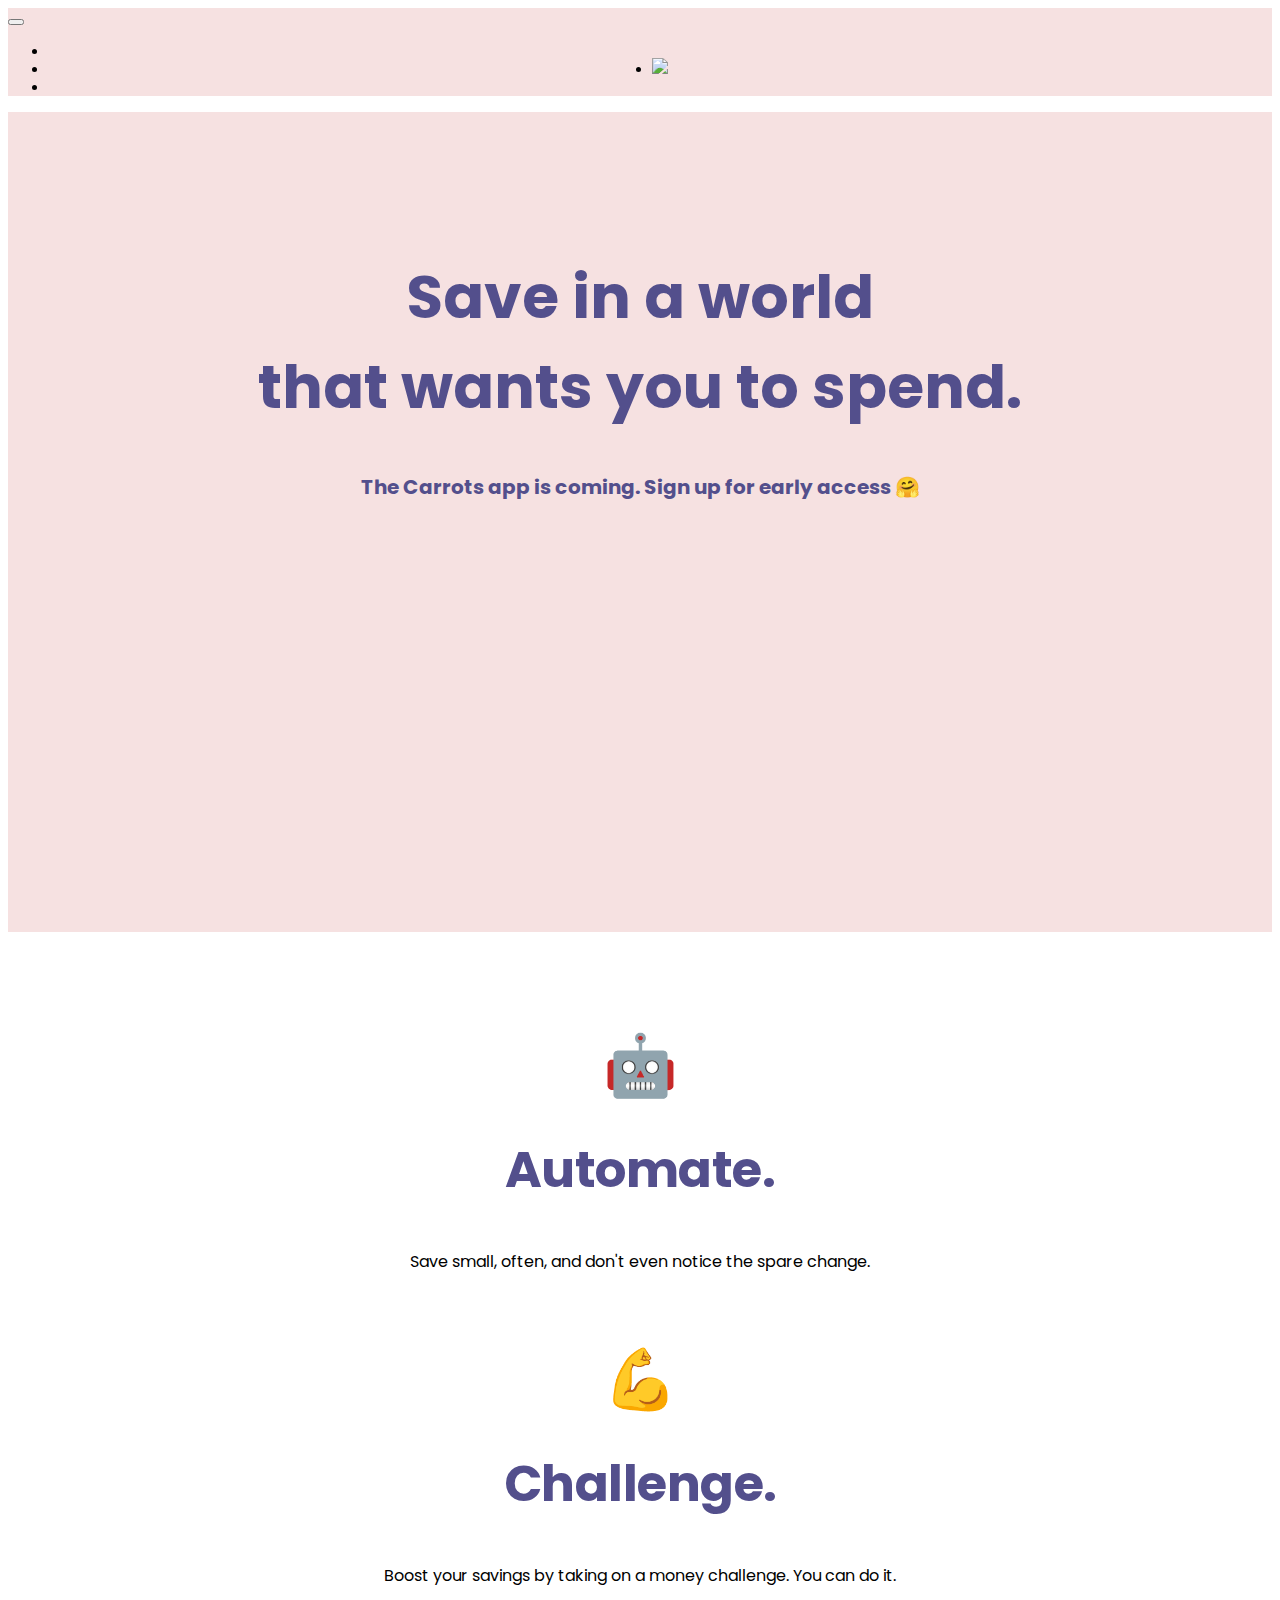
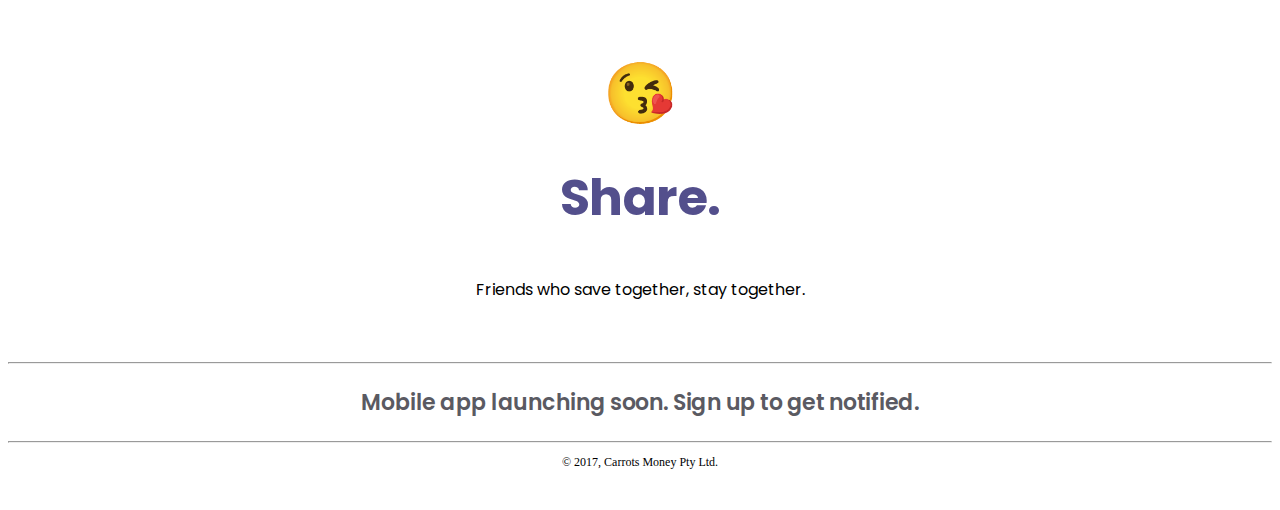
==== index.html @ ba64e212 "share image, typo in headline" ====
<!DOCTYPE html>
<html lang="en">
  <head>
    <meta charset="utf-8">
    <meta http-equiv="X-UA-Compatible" content="IE=edge">
    <meta name="viewport" content="width=device-width, initial-scale=1">
    <!-- The above 3 meta tags *must* come first in the head; any other head content must come *after* these tags -->
<meta name="description" content="The app that helps you save in a world that wants you to spend."/>
    <meta name="keywords" content="money,pay,savings,round-up,online,app,friends,challenge,finance,wedding,holiday,travel"/>
    <meta name="robots" content="index, follow"/>
    <meta name="web_author" content="Carrots Money"/>
    <meta name="language" content="English"/>
    <meta name="format-detection" content="telephone=no">
    <meta property="og:title" content="Carrots | Save easily, live breezily" />
    <meta property="og:description" content="Save in a world that wants you to spend." />
    <meta property="og:image" content="images/carrots-share.png" />
    <link rel="icon" href="images/favicon.ico">

    <title>Carrots</title>

    <!-- Bootstrap core CSS -->
    <link href="css/bootstrap.css" rel="stylesheet">

    <!-- Google Fonts -->
    <link href="https://fonts.googleapis.com/css?family=Poppins:400,500,600,700" rel="stylesheet">

    <!-- IE10 viewport hack for Surface/desktop Windows 8 bug -->
    <link href="css/ie10-viewport-bug-workaround.css" rel="stylesheet">

    <!-- Custom styles for this template -->
    <link href="css/carrots.css" rel="stylesheet">

    <!-- Just for debugging purposes. Don't actually copy these 2 lines! -->
    <!--[if lt IE 9]><script src="../../assets/js/ie8-responsive-file-warning.js"></script><![endif]-->
    <script src="js/ie-emulation-modes-warning.js"></script>

    <!-- HTML5 shim and Respond.js for IE8 support of HTML5 elements and media queries -->
    <!--[if lt IE 9]>
      <script src="https://oss.maxcdn.com/html5shiv/3.7.3/html5shiv.min.js"></script>
      <script src="https://oss.maxcdn.com/respond/1.4.2/respond.min.js"></script>
    <![endif]-->

    <!-- Facebook Pixel Code -->
      <script>
        !function(f,b,e,v,n,t,s){if(f.fbq)return;n=f.fbq=function(){n.callMethod?n.callMethod.apply(n,arguments):n.queue.push(arguments)};if(!f._fbq)f._fbq=n;
n.push=n;n.loaded=!0;n.version='2.0';n.queue=[];t=b.createElement(e);t.async=!0;
t.src=v;s=b.getElementsByTagName(e)[0];s.parentNode.insertBefore(t,s)}(window,
document,'script','https://connect.facebook.net/en_US/fbevents.js');
fbq('init', '1765549547104504'); // Insert your pixel ID here.
fbq('track', 'PageView');
</script>
<noscript><img height="1" width="1" style="display:none"
src="https://www.facebook.com/tr?id=1765549547104504&ev=PageView&noscript=1"
/></noscript>
<!-- DO NOT MODIFY -->
<!-- End Facebook Pixel Code -->

    <!-- Hotjar Tracking Code for www.carrots.money -->
      <script>
        (function(h,o,t,j,a,r){
            h.hj=h.hj||function(){(h.hj.q=h.hj.q||[]).push(arguments)};
            h._hjSettings={hjid:549203,hjsv:5};
            a=o.getElementsByTagName('head')[0];
            r=o.createElement('script');r.async=1;
            r.src=t+h._hjSettings.hjid+j+h._hjSettings.hjsv;
            a.appendChild(r);
          })(window,document,'//static.hotjar.com/c/hotjar-','.js?sv=');
      </script>

<!-- Google Analytics Code -->
      <script>
  (function(i,s,o,g,r,a,m){i['GoogleAnalyticsObject']=r;i[r]=i[r]||function(){
  (i[r].q=i[r].q||[]).push(arguments)},i[r].l=1*new Date();a=s.createElement(o),
  m=s.getElementsByTagName(o)[0];a.async=1;a.src=g;m.parentNode.insertBefore(a,m)
  })(window,document,'script','https://www.google-analytics.com/analytics.js','ga');

  ga('create', 'UA-101753552-1', 'auto');
  ga('send', 'pageview');

</script>

  </head>

  <body>

    <nav class="navbar navbar-default navbar-static-top" role="navigation">
      <div class="navbar-header">
        <button type="button" class="navbar-toggle" data-toggle="collapse" data-target=".navbar-collapse">
          <span class="icon-bar"></span>
          <span class="icon-bar"></span>
          <span class="icon-bar"></span>
        </button>
      </div>
      <div class="navbar-collapse collapse">
        <ul class="nav navbar-nav navbar-left">
        </ul>
        <ul class="nav navbar-nav navbar-center">
          <li><a href="#"><img width="180px" src="https://static1.squarespace.com/static/582bdf4c579fb380080d6df3/t/586c9e336b8f5b6deb3f1bfb/1495704205791/?format=1500w"</a></li>
        </ul>
        <ul class="nav navbar-nav navbar-right">
          <li><a href="#"></a></li>
          <li><a href="#"></a></li>
          <li><a href="#"></a></li>
        </ul>
      </div>
    </nav>

    <!-- Main jumbotron for a primary marketing message or call to action -->
    <div class="jumbotron">
      <div class="container">
        <h1>Save in a world<br /> that wants you to spend.<br /></h1>
        <p>The Carrots app is coming. Sign up for early access 🤗 </p>
        <div class="col-md-2"></div>
        <div class="col-md-8 kowidget" id="kol_embed_container_171929"></div>
<script>window.jQuery || document.write('<scr' + 'ipt src="https://code.jquery.com/jquery-1.11.0.min.js"><\/sc' + 'ript>')</script>
<script>window.$kol_jquery = window.jQuery</script>
<script src="https://kickoffpages-kickofflabs.netdna-ssl.com/widgets/1.9.6/kol_embed.js"></script>
<script src='https://kickoffpages-kickofflabs.netdna-ssl.com/w/87053/171929.js'></script>
      </div>
    </div>

    <div class="container">

      <!-- Features -->

      <div class="row" style="margin-bottom:60px;">
        <div class="col-md-4">
          <p class="emoji">🤖</p>
          <h2>Automate.</h2>
          <p>Save small, often, and don't even notice the spare change.</p>
       </div>
        <div class="col-md-4">
          <p class="emoji">💪</p>
          <h2>Challenge.</h2>
          <p>Boost your savings by taking on a money challenge. You can do it.</p>
       </div>
        <div class="col-md-4">
          <p class="emoji">😘</p>
          <h2>Share.</h2>
          <p>Friends who save together, stay together.</p>
        </div>
      </div>

      <hr>

      <!-- Benefits -->

      <div class="row">
        <div class="col-md-4"></div>
          <h3 style="text-align:center;">Mobile app launching soon. Sign up to get notified.</h3>
        </div>
        <div class="col-md-2"></div>
          <div id="kol_embed_container_172072" class="col-md-8" style="text-align:center;"></div>
<script>window.jQuery || document.write('<scr' + 'ipt src="https://code.jquery.com/jquery-1.11.0.min.js"><\/sc' + 'ript>')</script>
<script>window.$kol_jquery = window.jQuery</script>
<script src="https://kickoffpages-kickofflabs.netdna-ssl.com/widgets/1.9.6/kol_embed.js"></script>
<script src='https://kickoffpages-kickofflabs.netdna-ssl.com/w/87053/172072.js'></script>
        </div>
        <div class="col-md-2"></div>
      </div>

      <hr>

      <footer>
        <p style="font-size:12px; text-align:center";>&copy; 2017, Carrots Money Pty Ltd.</p>
      </footer>
    </div> <!-- /container -->


    <!-- Bootstrap core JavaScript
    ================================================== -->
    <!-- Placed at the end of the document so the pages load faster -->
    <script src="https://ajax.googleapis.com/ajax/libs/jquery/1.12.4/jquery.min.js"></script>
    <script>window.jQuery || document.write('<script src="../../assets/js/vendor/jquery.min.js"><\/script>')</script>
    <script src="../../dist/js/bootstrap.min.js"></script>
    <!-- IE10 viewport hack for Surface/desktop Windows 8 bug -->
    <script src="../../assets/js/ie10-viewport-bug-workaround.js"></script>
  </body>
</html>
---- css/carrots.css ----
/* Move down content because we have a fixed navbar that is 50px tall */
body {
  padding-top: 50px;
  padding-bottom: 20px;
}

h2 {
  font-weight: 700;
  color: #534f8c;
  font-size: 50px;
  letter-spacing: -0.5px;
}

h3 {
  font-size: 22px;
  font-weight: 600;
  letter-spacing: -0.5px;
  color: #5a5a62;
}

.emoji {
  font-size: 60px;
  margin-bottom: -20px;
}

.btn {
  color:#FFF;
  background-color: #ff6410;
  border:0px;
  box-shadow: 0px 2px #e44c00;
}

.btn-primary:hover,
.btn-primary.hover {
  color: #fff;
  background-color: #e44c00;
  box-shadow: 0px 2px #ff6410;
}
.btn-default:active,
.btn-default.active,
.open > .dropdown-toggle.btn-default {
  color: #333;
  background-color: #e6e6e6;
  border-color: #adadad;
}

@media (min-width: 768px) {
  .jumbotron {
    height: 720px;
    padding-top: 100px;
    padding-right: 15%;
    padding-left: 15%;
    margin-bottom: 7%;
    font-family: 'Poppins', sans-serif;
    font-weight: 700;
    text-align: center;
    color: #534F8C;
    background-image: url("../images/background.png");
    background-repeat: repeat-x;
    background-position: center bottom;
    background-color: #F6E1E1;
  }

  .jumbotron p {
    font-size: 20px;
  }

.jumbotron h1 {
    font-family: 'Poppins', 'Helvetica Neue', Helvetica, Arial, sans-serif;
    font-size: 60px;
    font-weight:700;
  }

.kowidget {
    font-family: 'Poppins', 'Helvetica Neue', Helvetica, Arial, sans-serif;
  }
}

@media (max-width: 768px) {
  .jumbotron {
    height: 720px;
    padding-top: 100px;
    padding-right: 15%;
    padding-left: 15%;
    margin-bottom: 7%;
    font-family: 'Poppins', sans-serif;
    font-weight: 700;
    text-align: center;
    color: #534F8C;
    background-image: url("../images/Background_02.png");
    background-repeat: repeat-x;
    background-position: center bottom;
    background-color: #F6E1E1;
  }

  .jumbotron p {
    font-size: 16px;
  }

.jumbotron h1 {
    font-size: 30px;
    font-weight:700;
  }
}

.navbar {
  position: relative;
  min-height: 50px;
  margin-bottom: 0px;
  margin-top: -50px;
  border: 0px solid transparent;
}

.navbar-nav.navbar-center {
position: absolute;
left: 50%;
transform: translatex(-50%);
}

.navbar-header {
  background-color: #F6E1E1;
  border: 0px;
}

.navbar-fixed-top {
  background-color: #F6E1E1;
}

.navbar-default {
  background-color: #F6E1E1;
}

.navbar-fixed-top.scrolled {
 background-color: #fff !important;
 transition: background-color 200ms linear;
}

.row {
  text-align: center;
  font-family: 'Poppins', 'Helvetica Neue', Helvetica, Arial, sans-serif;
}

.btn-primary {
  font-family: 'Poppins', 'Helvetica Neue', Helvetica, Arial, sans-serif;
  font-weight: 600;
  font-size: 22px;
}

.col-md-4 {

}
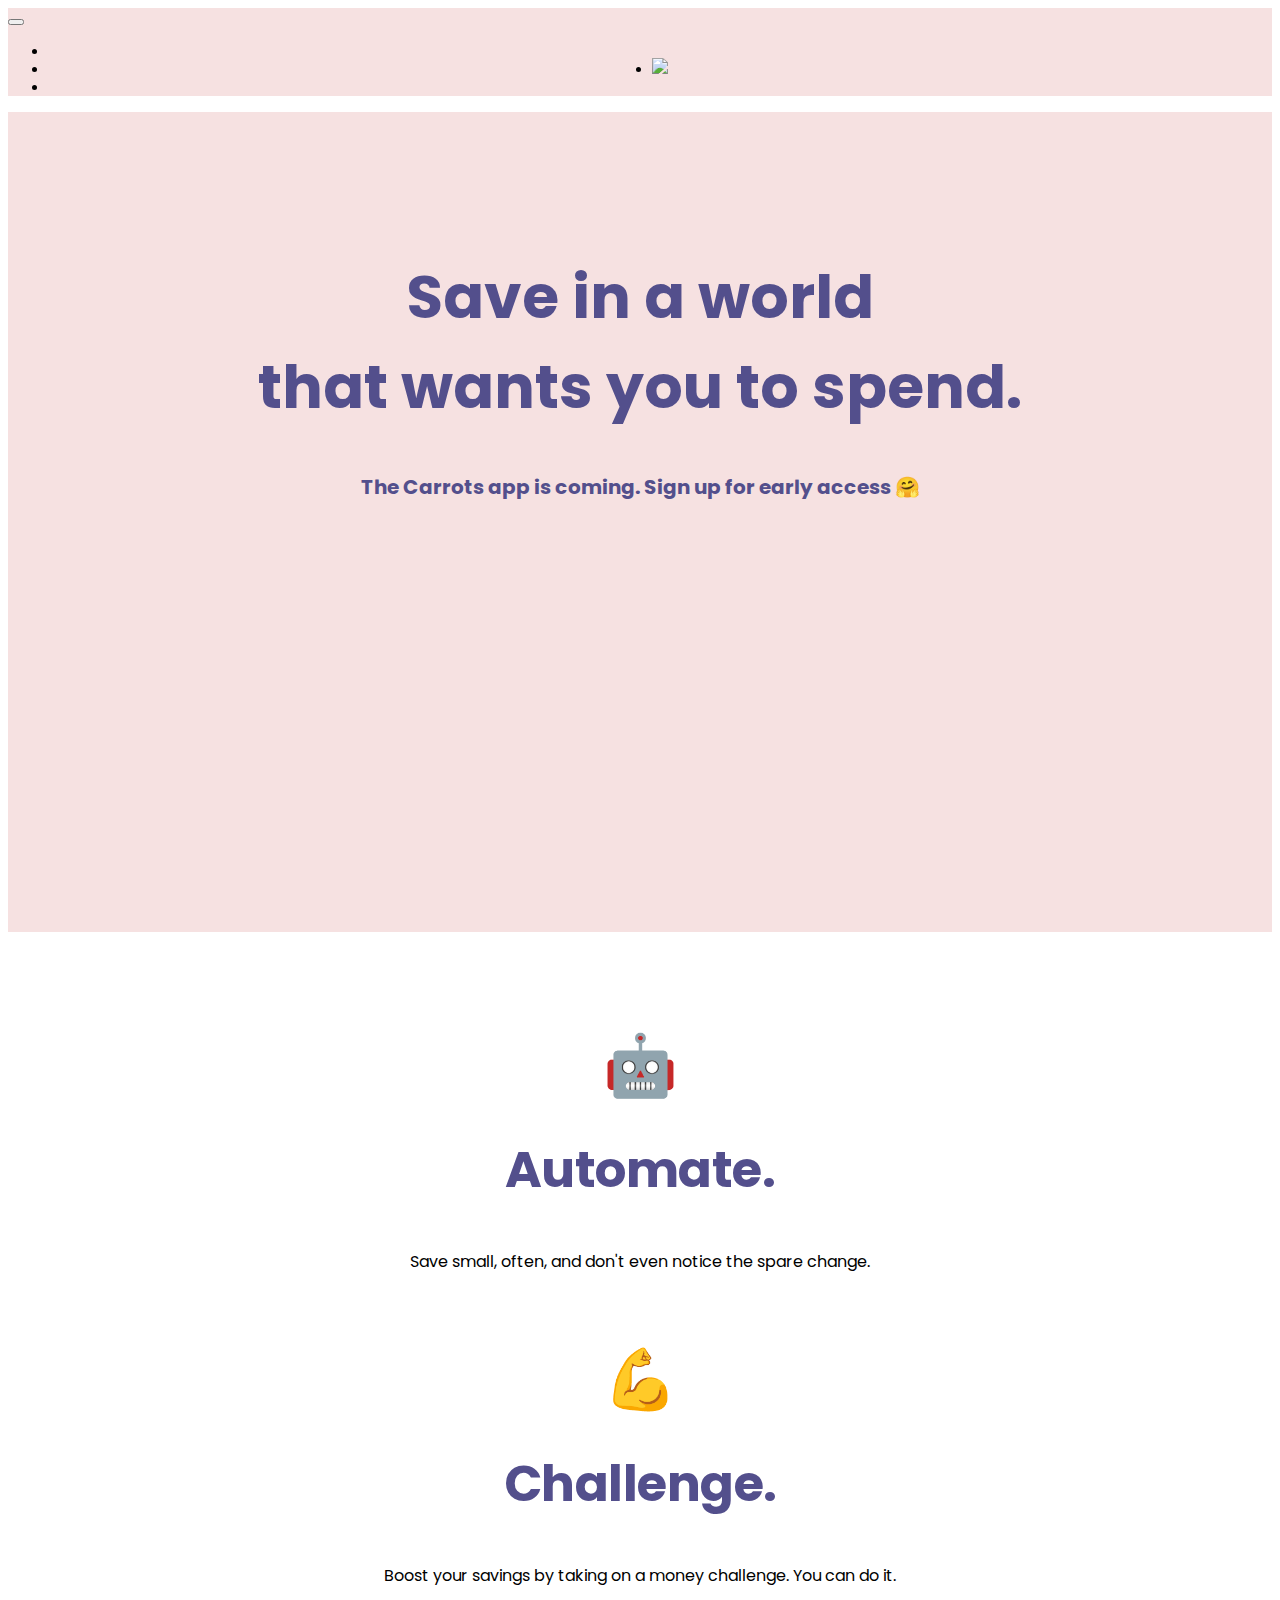
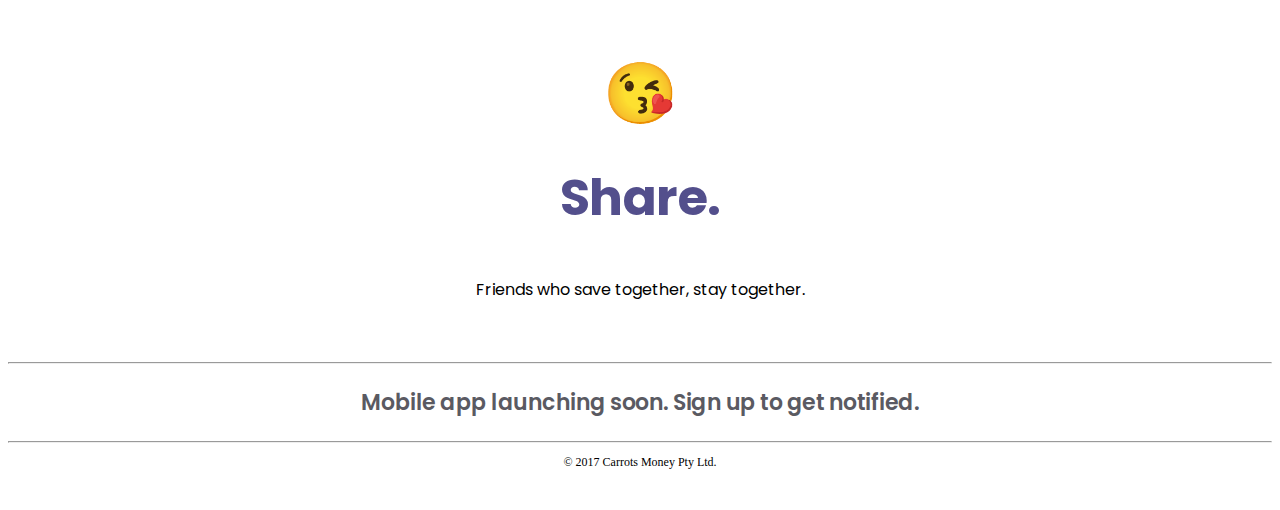
==== commit 1cc488c7: "update favicon url" ====
--- a/index.html
+++ b/index.html
@@ -162,7 +162,7 @@
       <hr>
 
       <footer>
-        <p style="font-size:12px; text-align:center";>&copy; 2017, Carrots Money Pty Ltd.</p>
+        <p style="font-size:12px; text-align:center";>&copy; 2017 Carrots Money Pty Ltd.</p>
       </footer>
     </div> <!-- /container -->
 
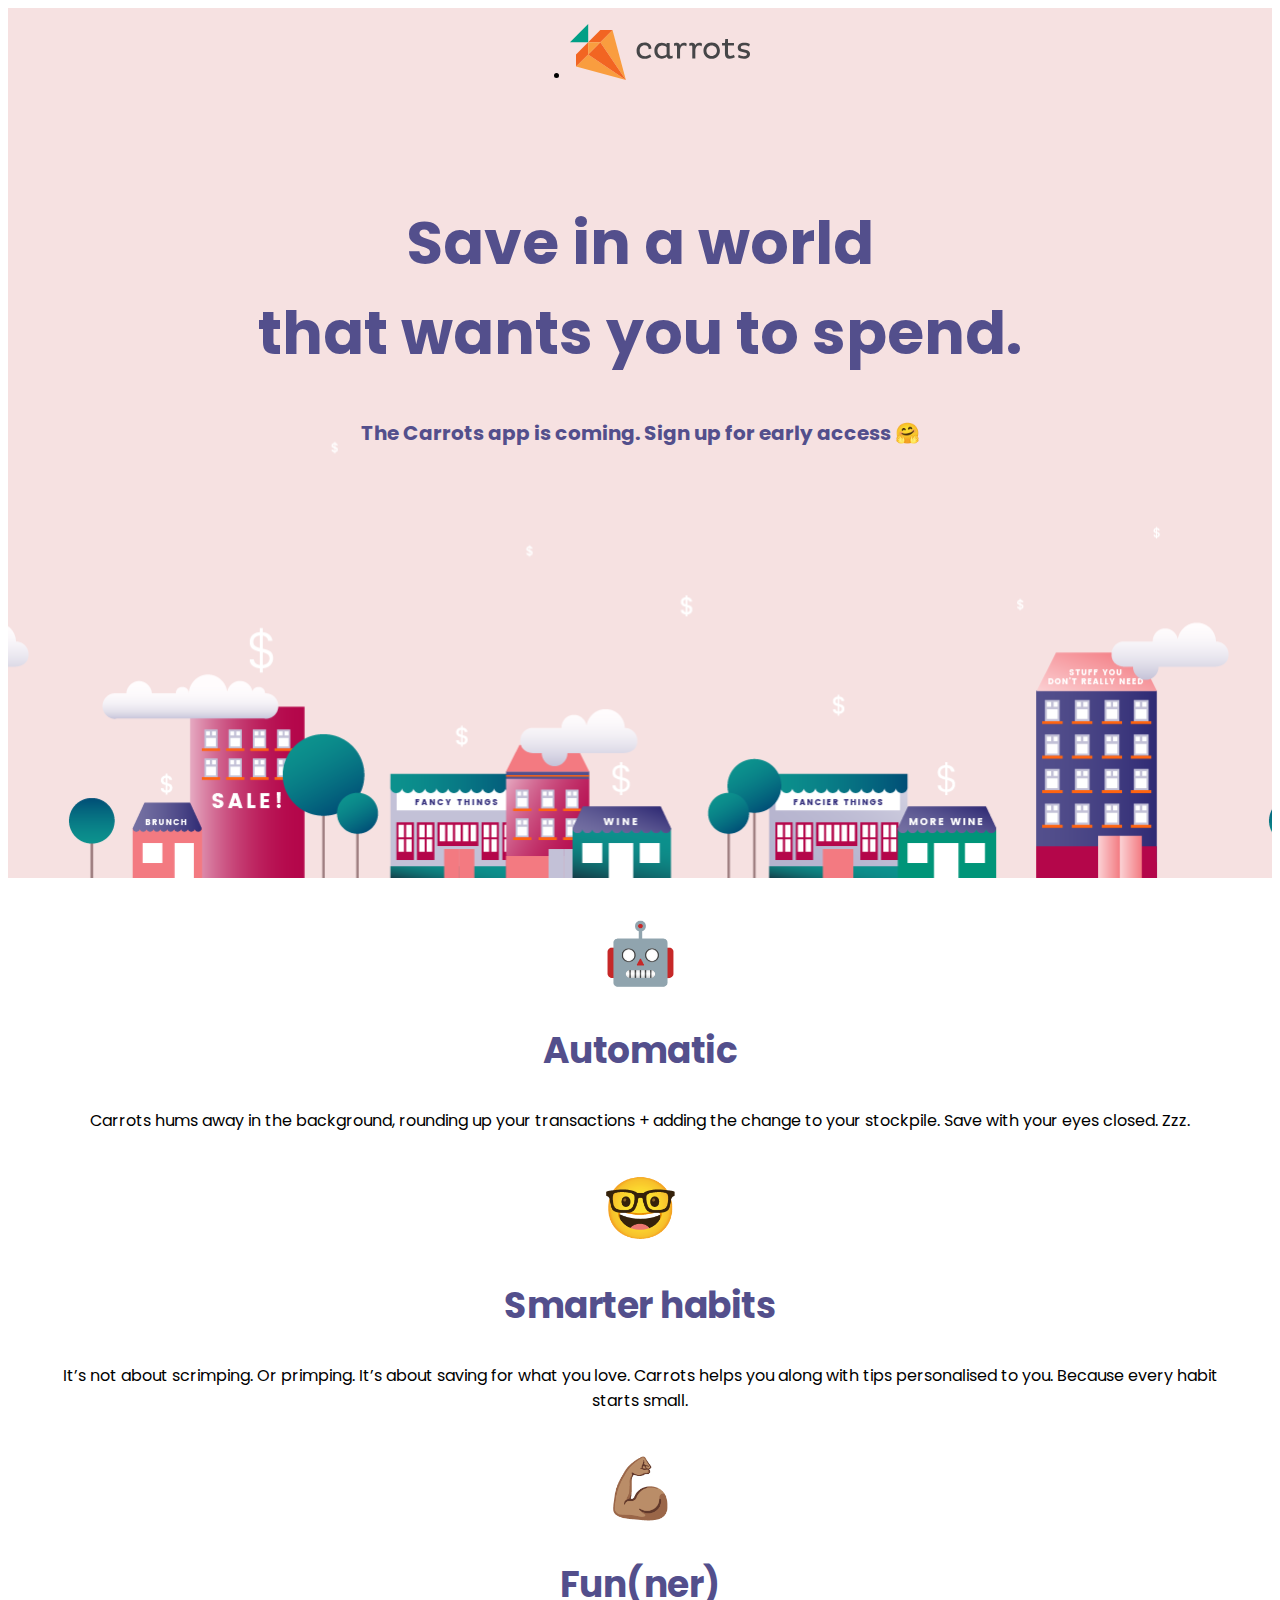
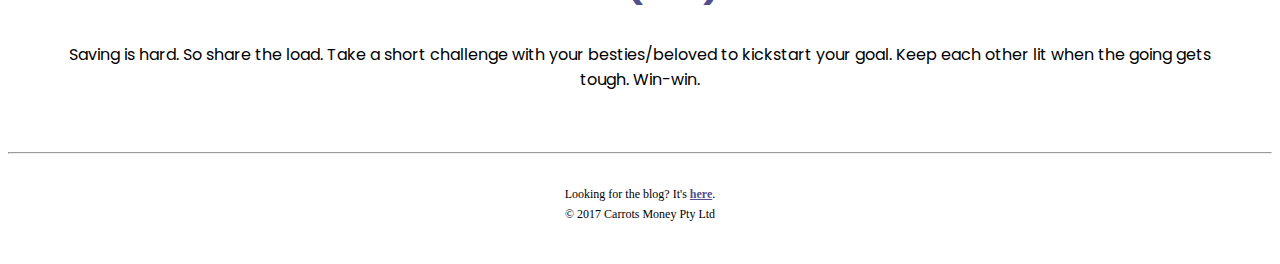
==== commit 13dea2c5: "adjustments and new logo svg" ====
--- a/index.html
+++ b/index.html
@@ -84,23 +84,11 @@
   <body>
 
     <nav class="navbar navbar-default navbar-static-top" role="navigation">
-      <div class="navbar-header">
-        <button type="button" class="navbar-toggle" data-toggle="collapse" data-target=".navbar-collapse">
-          <span class="icon-bar"></span>
-          <span class="icon-bar"></span>
-          <span class="icon-bar"></span>
-        </button>
-      </div>
       <div class="navbar-collapse collapse">
         <ul class="nav navbar-nav navbar-left">
         </ul>
         <ul class="nav navbar-nav navbar-center">
-          <li><a href="#"><img width="180px" src="https://static1.squarespace.com/static/582bdf4c579fb380080d6df3/t/586c9e336b8f5b6deb3f1bfb/1495704205791/?format=1500w"</a></li>
-        </ul>
-        <ul class="nav navbar-nav navbar-right">
-          <li><a href="#"></a></li>
-          <li><a href="#"></a></li>
-          <li><a href="#"></a></li>
+          <li><a href="#"><img width="180px" src="images/carrots_logo.svg"></a></li>
         </ul>
       </div>
     </nav>
@@ -126,25 +114,24 @@
       <div class="row" style="margin-bottom:60px;">
         <div class="col-md-4">
           <p class="emoji">🤖</p>
-          <h2>Automate.</h2>
-          <p>Save small, often, and don't even notice the spare change.</p>
+          <h2>Automatic</h2>
+          <p>Carrots hums away in the background, rounding up your transactions + adding the change to your stockpile. Save with your eyes closed. Zzz.</p>
        </div>
         <div class="col-md-4">
-          <p class="emoji">💪</p>
-          <h2>Challenge.</h2>
-          <p>Boost your savings by taking on a money challenge. You can do it.</p>
+          <p class="emoji">🤓</p>
+          <h2>Smarter habits</h2>
+          <p>It’s not about scrimping. Or primping. It’s about saving for what you love. Carrots helps you along with tips personalised to you. Because every habit starts small.</p>
        </div>
         <div class="col-md-4">
-          <p class="emoji">😘</p>
-          <h2>Share.</h2>
-          <p>Friends who save together, stay together.</p>
+          <p class="emoji">💪🏽</p>
+          <h2>Fun(ner)</h2>
+          <p>Saving is hard. So share the load. Take a short challenge with your besties/beloved to kickstart your goal. Keep each other lit when the going gets tough. Win-win. </p>
         </div>
       </div>
 
       <hr>
 
-      <!-- Benefits -->
-
+      <!-- Additional sign-up widget
       <div class="row">
         <div class="col-md-4"></div>
           <h3 style="text-align:center;">Mobile app launching soon. Sign up to get notified.</h3>
@@ -160,9 +147,11 @@
       </div>
 
       <hr>
+             -->
 
       <footer>
-        <p style="font-size:12px; text-align:center";>&copy; 2017 Carrots Money Pty Ltd.</p>
+        <p> Looking for the blog? It's <a href="http://blog.carrots.money">here</a>.<br />
+          &copy; 2017 Carrots Money Pty Ltd</p>
       </footer>
     </div> <!-- /container -->
 
--- a/css/carrots.css
+++ b/css/carrots.css
@@ -7,7 +7,7 @@
 h2 {
   font-weight: 700;
   color: #534f8c;
-  font-size: 50px;
+  font-size: 36px;
   letter-spacing: -0.5px;
 }
 
@@ -18,9 +18,36 @@
   color: #5a5a62;
 }
 
+footer p {
+  font-size:12px;
+  text-align:center;
+  margin-top:30px;
+  line-height: 20px;
+}
+
+a {
+  font-weight: 700;
+  color: #534f8c;
+}
+
+a:hover {
+  color: #534f8c;
+}
+
+a:active {
+  color: #5a5a62;
+}
+
+.col-md-4 {
+  padding-left: 40px;
+  padding-right: 40px;
+}
+
+/* emoji class for large emojis */
 .emoji {
   font-size: 60px;
-  margin-bottom: -20px;
+  margin-bottom: -5px;
+  margin-top: 30px;
 }
 
 .btn {
@@ -28,6 +55,8 @@
   background-color: #ff6410;
   border:0px;
   box-shadow: 0px 2px #e44c00;
+  margin-top: 10px;
+  margin-bottom: 10px;
 }
 
 .btn-primary:hover,
@@ -44,10 +73,99 @@
   border-color: #adadad;
 }
 
+.navbar {
+  position: relative;
+  min-height: 50px;
+  margin-bottom: 0px;
+  margin-top: -50px;
+  border: 0px solid transparent;
+}
+
+.navbar-nav.navbar-center {
+position: absolute;
+left: 50%;
+transform: translatex(-50%);
+}
+
+.navbar-header {
+  background-color: #f6e1e1;
+  border: 0px;
+}
+
+.navbar-fixed-top {
+  background-color: #f6e1e1;
+}
+
+.navbar-default {
+  background-color: #f6e1e1;
+}
+
+.navbar-fixed-top.scrolled {
+ background-color: #fff !important;
+ transition: background-color 200ms linear;
+}
+
+.row {
+  text-align: center;
+  font-family: 'Poppins', 'Helvetica Neue', Helvetica, Arial, sans-serif;
+}
+
+.btn-primary {
+  font-family: 'Poppins', 'Helvetica Neue', Helvetica, Arial, sans-serif;
+  font-weight: 600;
+  font-size: 22px;
+}
+
+/* styles for desktop */
 @media (min-width: 768px) {
   .jumbotron {
     height: 720px;
     padding-top: 100px;
+    padding-right: 15%;
+    padding-left: 15%;
+    font-family: 'Poppins', sans-serif;
+    font-weight: 700;
+    text-align: center;
+    color: #534F8C;
+    background-image: url("../images/background_02.png");
+    background-size: 1200px;
+    background-repeat: repeat-x;
+    background-position: center bottom;
+    background-color: #f6e1e1;
+  }
+
+  .jumbotron p {
+    font-size: 20px;
+  }
+
+.jumbotron h1 {
+    font-family: 'Poppins', 'Helvetica Neue', Helvetica, Arial, sans-serif;
+    font-size: 60px;
+    font-weight:700;
+  }
+
+.kowidget {
+    font-family: 'Poppins', 'Helvetica Neue', Helvetica, Arial, sans-serif;
+  }
+}
+
+/* style for retina*/
+@media (-webkit-min-device-pixel-ratio: 2),
+(min-resolution: 192dpi) {
+
+    .jumbotron{
+        background:url("../images/background_02@2x.png");
+        background-repeat: repeat-x;
+        background-position: center bottom;
+        background-size: 1200px;
+    }
+}
+
+/* styles for mobile */
+@media (max-width: 768px) {
+  .jumbotron {
+    height: 500px;
+    padding-top: 45px;
     padding-right: 15%;
     padding-left: 15%;
     margin-bottom: 7%;
@@ -55,97 +173,51 @@
     font-weight: 700;
     text-align: center;
     color: #534F8C;
-    background-image: url("../images/background.png");
+    background-image: url("../images/background_02sml.png");
+    background-size: 400px;
     background-repeat: repeat-x;
     background-position: center bottom;
-    background-color: #F6E1E1;
-  }
-
-  .jumbotron p {
-    font-size: 20px;
-  }
-
-.jumbotron h1 {
-    font-family: 'Poppins', 'Helvetica Neue', Helvetica, Arial, sans-serif;
-    font-size: 60px;
-    font-weight:700;
-  }
-
-.kowidget {
-    font-family: 'Poppins', 'Helvetica Neue', Helvetica, Arial, sans-serif;
-  }
-}
-
-@media (max-width: 768px) {
-  .jumbotron {
-    height: 720px;
-    padding-top: 100px;
-    padding-right: 15%;
-    padding-left: 15%;
-    margin-bottom: 7%;
-    font-family: 'Poppins', sans-serif;
-    font-weight: 700;
-    text-align: center;
-    color: #534F8C;
-    background-image: url("../images/Background_02.png");
-    background-repeat: repeat-x;
-    background-position: center bottom;
-    background-color: #F6E1E1;
+    background-color: #f6e1e1;
   }
 
   .jumbotron p {
     font-size: 16px;
   }
 
-.jumbotron h1 {
-    font-size: 30px;
+  .jumbotron h1 {
+    font-size: 32px;
     font-weight:700;
   }
-}
-
-.navbar {
-  position: relative;
-  min-height: 50px;
-  margin-bottom: 0px;
-  margin-top: -50px;
-  border: 0px solid transparent;
-}
-
-.navbar-nav.navbar-center {
-position: absolute;
-left: 50%;
-transform: translatex(-50%);
-}
-
-.navbar-header {
-  background-color: #F6E1E1;
-  border: 0px;
-}
-
-.navbar-fixed-top {
-  background-color: #F6E1E1;
-}
-
-.navbar-default {
-  background-color: #F6E1E1;
-}
-
-.navbar-fixed-top.scrolled {
- background-color: #fff !important;
- transition: background-color 200ms linear;
-}
-
-.row {
-  text-align: center;
-  font-family: 'Poppins', 'Helvetica Neue', Helvetica, Arial, sans-serif;
-}
-
-.btn-primary {
-  font-family: 'Poppins', 'Helvetica Neue', Helvetica, Arial, sans-serif;
-  font-weight: 600;
-  font-size: 22px;
-}
-
-.col-md-4 {
-
-}
+
+  h2 {
+    font-size: 32px;
+    font-weight: 600;
+  }
+
+  .navbar-collapse {
+    display: none;
+  }
+
+  .btn-primary {
+    font-family: 'Poppins', 'Helvetica Neue', Helvetica, Arial, sans-serif;
+    font-weight: 600;
+    font-size: 18px;
+  }
+}
+
+/* disable mobile menu collapsing */
+.navbar-collapse.collapse {
+  display: block!important;
+}
+
+.navbar-nav>li, .navbar-nav {
+  float: left !important;
+}
+
+.navbar-nav.navbar-right:last-child {
+  margin-right: -15px !important;
+}
+
+.navbar-right {
+  float: right!important;
+}
